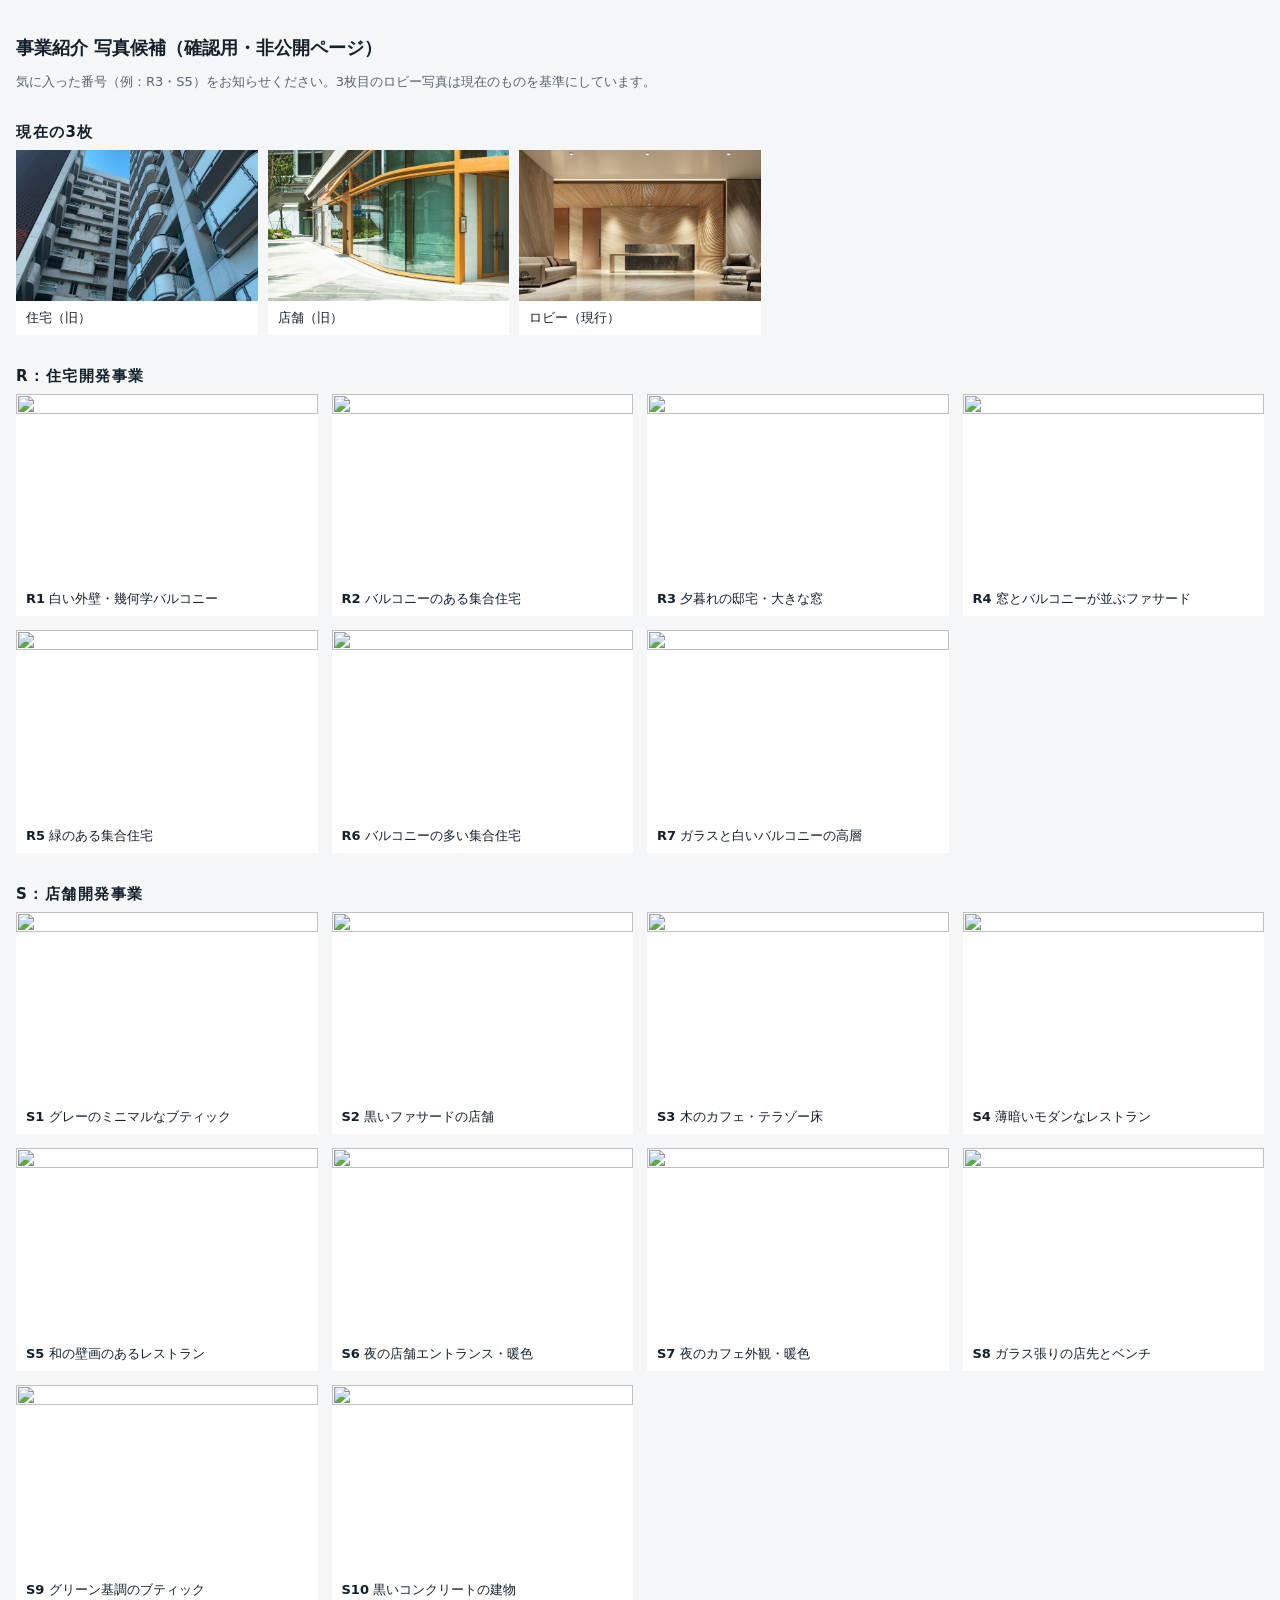
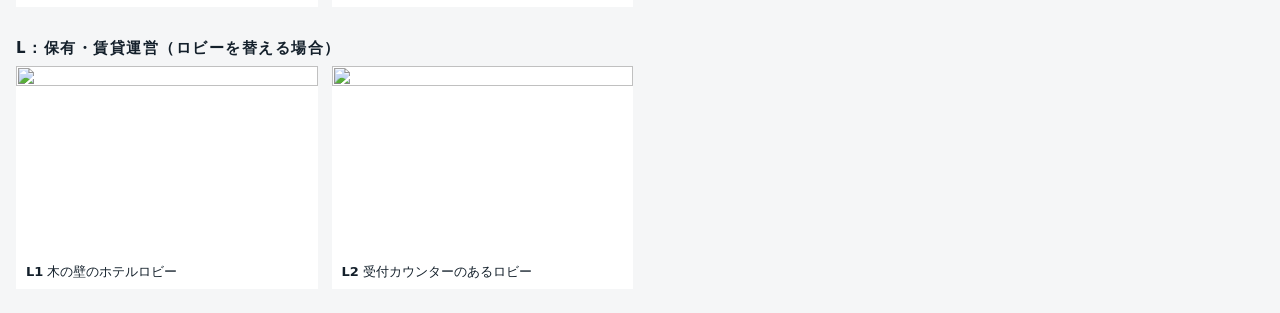
==== _photos.html @ cf4ed960 "chore: 写真候補の確認ページ（一時・noindex） Co-Authored-By: Claude Fable 5.1 <noreply@anthropic.com> Claude-Sessio" ====
<!doctype html><html lang="ja"><head><meta charset="utf-8"><meta name="viewport" content="width=device-width,initial-scale=1"><meta name="robots" content="noindex,nofollow"><title>写真候補（確認用）</title>
<style>body{margin:0;padding:24px 16px;font-family:'Noto Sans JP',system-ui,sans-serif;color:#14202B;background:#F5F6F7}h1{font-size:18px}h2{font-size:15px;margin:32px 0 8px;letter-spacing:.1em}p{font-size:13px;color:#5A6470}.g{display:grid;grid-template-columns:repeat(auto-fill,minmax(280px,1fr));gap:14px}figure{margin:0;background:#fff}img{width:100%;aspect-ratio:16/10;object-fit:cover;display:block}figcaption{padding:8px 10px;font-size:13px}.cur{display:grid;grid-template-columns:repeat(auto-fill,minmax(220px,1fr));gap:10px}</style></head><body>
<h1>事業紹介 写真候補（確認用・非公開ページ）</h1><p>気に入った番号（例：R3・S5）をお知らせください。3枚目のロビー写真は現在のものを基準にしています。</p>
<h2>現在の3枚</h2><div class="cur"><figure><img src="images/business-residence.jpg" alt=""><figcaption>住宅（旧）</figcaption></figure><figure><img src="images/business-shop.jpg" alt=""><figcaption>店舗（旧）</figcaption></figure><figure><img src="images/business-lobby.jpg" alt=""><figcaption>ロビー（現行）</figcaption></figure></div>
<h2>R：住宅開発事業</h2><div class="g"><figure><img loading="lazy" src="https://images.unsplash.com/photo-1770743091031-ae421daf526d?w=900&auto=format&fit=crop&q=70" alt=""><figcaption><b>R1</b> 白い外壁・幾何学バルコニー</figcaption></figure><figure><img loading="lazy" src="https://images.unsplash.com/photo-1757970326337-95d7cca56fa1?w=900&auto=format&fit=crop&q=70" alt=""><figcaption><b>R2</b> バルコニーのある集合住宅</figcaption></figure><figure><img loading="lazy" src="https://images.unsplash.com/photo-1757359056339-22968344cce6?w=900&auto=format&fit=crop&q=70" alt=""><figcaption><b>R3</b> 夕暮れの邸宅・大きな窓</figcaption></figure><figure><img loading="lazy" src="https://images.unsplash.com/photo-1780543934881-0506a698a1f8?w=900&auto=format&fit=crop&q=70" alt=""><figcaption><b>R4</b> 窓とバルコニーが並ぶファサード</figcaption></figure><figure><img loading="lazy" src="https://images.unsplash.com/photo-1758193431351-68538bf55ec3?w=900&auto=format&fit=crop&q=70" alt=""><figcaption><b>R5</b> 緑のある集合住宅</figcaption></figure><figure><img loading="lazy" src="https://images.unsplash.com/photo-1744983672789-86703806e626?w=900&auto=format&fit=crop&q=70" alt=""><figcaption><b>R6</b> バルコニーの多い集合住宅</figcaption></figure><figure><img loading="lazy" src="https://images.unsplash.com/photo-1780584448026-262cc9f960df?w=900&auto=format&fit=crop&q=70" alt=""><figcaption><b>R7</b> ガラスと白いバルコニーの高層</figcaption></figure></div>
<h2>S：店舗開発事業</h2><div class="g"><figure><img loading="lazy" src="https://images.unsplash.com/photo-1441984904996-e0b6ba687e04?w=900&auto=format&fit=crop&q=70" alt=""><figcaption><b>S1</b> グレーのミニマルなブティック</figcaption></figure><figure><img loading="lazy" src="https://images.unsplash.com/photo-1773156191860-e351c137da47?w=900&auto=format&fit=crop&q=70" alt=""><figcaption><b>S2</b> 黒いファサードの店舗</figcaption></figure><figure><img loading="lazy" src="https://images.unsplash.com/photo-1763734634953-53eaaf95ebab?w=900&auto=format&fit=crop&q=70" alt=""><figcaption><b>S3</b> 木のカフェ・テラゾー床</figcaption></figure><figure><img loading="lazy" src="https://images.unsplash.com/photo-1752758059740-fd250168138e?w=900&auto=format&fit=crop&q=70" alt=""><figcaption><b>S4</b> 薄暗いモダンなレストラン</figcaption></figure><figure><img loading="lazy" src="https://images.unsplash.com/photo-1741705407719-511609581dd1?w=900&auto=format&fit=crop&q=70" alt=""><figcaption><b>S5</b> 和の壁画のあるレストラン</figcaption></figure><figure><img loading="lazy" src="https://images.unsplash.com/photo-1756706815775-0a66d4301a20?w=900&auto=format&fit=crop&q=70" alt=""><figcaption><b>S6</b> 夜の店舗エントランス・暖色</figcaption></figure><figure><img loading="lazy" src="https://images.unsplash.com/photo-1758649863410-2d35a9d36f70?w=900&auto=format&fit=crop&q=70" alt=""><figcaption><b>S7</b> 夜のカフェ外観・暖色</figcaption></figure><figure><img loading="lazy" src="https://images.unsplash.com/photo-1757860837202-312de75ef25e?w=900&auto=format&fit=crop&q=70" alt=""><figcaption><b>S8</b> ガラス張りの店先とベンチ</figcaption></figure><figure><img loading="lazy" src="https://images.unsplash.com/photo-1750603247133-1fd1b4e4aca4?w=900&auto=format&fit=crop&q=70" alt=""><figcaption><b>S9</b> グリーン基調のブティック</figcaption></figure><figure><img loading="lazy" src="https://images.unsplash.com/photo-1542438814-524d0640ecdd?w=900&auto=format&fit=crop&q=70" alt=""><figcaption><b>S10</b> 黒いコンクリートの建物</figcaption></figure></div>
<h2>L：保有・賃貸運営（ロビーを替える場合）</h2><div class="g"><figure><img loading="lazy" src="https://images.unsplash.com/photo-1621293954908-907159247fc8?w=900&auto=format&fit=crop&q=70" alt=""><figcaption><b>L1</b> 木の壁のホテルロビー</figcaption></figure><figure><img loading="lazy" src="https://images.unsplash.com/photo-1758193783649-13371d7fb8dd?w=900&auto=format&fit=crop&q=70" alt=""><figcaption><b>L2</b> 受付カウンターのあるロビー</figcaption></figure></div>
</body></html>
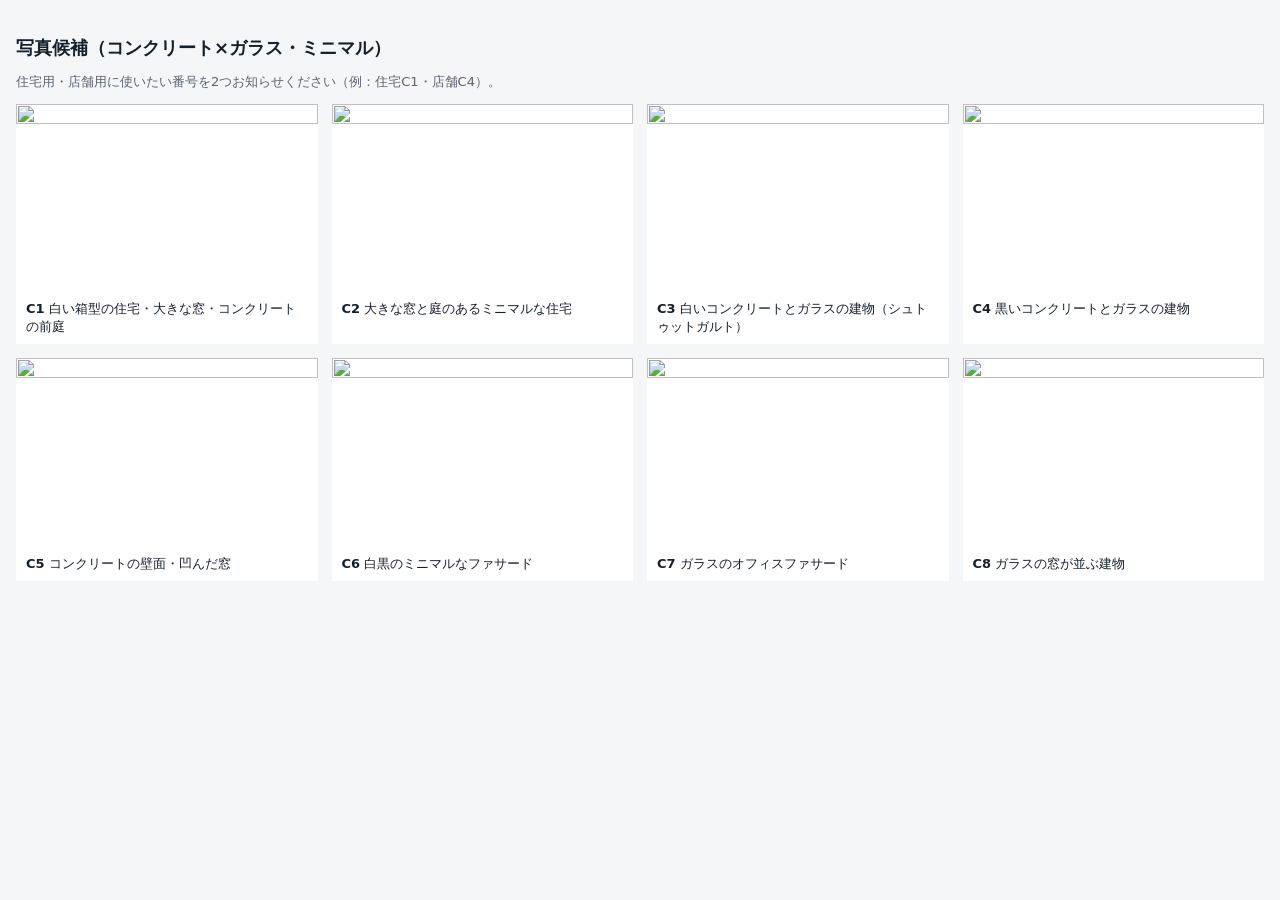
==== commit 38f9205d: "chore: 写真候補の確認ページ（コンクリート×ガラス、一時） Co-Authored-By: Claude Fable 5.1 <noreply@anthropic.com> Claude-Ses" ====
--- a/_photos.html
+++ b/_photos.html
@@ -1,8 +1,4 @@
 <!doctype html><html lang="ja"><head><meta charset="utf-8"><meta name="viewport" content="width=device-width,initial-scale=1"><meta name="robots" content="noindex,nofollow"><title>写真候補（確認用）</title>
-<style>body{margin:0;padding:24px 16px;font-family:'Noto Sans JP',system-ui,sans-serif;color:#14202B;background:#F5F6F7}h1{font-size:18px}h2{font-size:15px;margin:32px 0 8px;letter-spacing:.1em}p{font-size:13px;color:#5A6470}.g{display:grid;grid-template-columns:repeat(auto-fill,minmax(280px,1fr));gap:14px}figure{margin:0;background:#fff}img{width:100%;aspect-ratio:16/10;object-fit:cover;display:block}figcaption{padding:8px 10px;font-size:13px}.cur{display:grid;grid-template-columns:repeat(auto-fill,minmax(220px,1fr));gap:10px}</style></head><body>
-<h1>事業紹介 写真候補（確認用・非公開ページ）</h1><p>気に入った番号（例：R3・S5）をお知らせください。3枚目のロビー写真は現在のものを基準にしています。</p>
-<h2>現在の3枚</h2><div class="cur"><figure><img src="images/business-residence.jpg" alt=""><figcaption>住宅（旧）</figcaption></figure><figure><img src="images/business-shop.jpg" alt=""><figcaption>店舗（旧）</figcaption></figure><figure><img src="images/business-lobby.jpg" alt=""><figcaption>ロビー（現行）</figcaption></figure></div>
-<h2>R：住宅開発事業</h2><div class="g"><figure><img loading="lazy" src="https://images.unsplash.com/photo-1770743091031-ae421daf526d?w=900&auto=format&fit=crop&q=70" alt=""><figcaption><b>R1</b> 白い外壁・幾何学バルコニー</figcaption></figure><figure><img loading="lazy" src="https://images.unsplash.com/photo-1757970326337-95d7cca56fa1?w=900&auto=format&fit=crop&q=70" alt=""><figcaption><b>R2</b> バルコニーのある集合住宅</figcaption></figure><figure><img loading="lazy" src="https://images.unsplash.com/photo-1757359056339-22968344cce6?w=900&auto=format&fit=crop&q=70" alt=""><figcaption><b>R3</b> 夕暮れの邸宅・大きな窓</figcaption></figure><figure><img loading="lazy" src="https://images.unsplash.com/photo-1780543934881-0506a698a1f8?w=900&auto=format&fit=crop&q=70" alt=""><figcaption><b>R4</b> 窓とバルコニーが並ぶファサード</figcaption></figure><figure><img loading="lazy" src="https://images.unsplash.com/photo-1758193431351-68538bf55ec3?w=900&auto=format&fit=crop&q=70" alt=""><figcaption><b>R5</b> 緑のある集合住宅</figcaption></figure><figure><img loading="lazy" src="https://images.unsplash.com/photo-1744983672789-86703806e626?w=900&auto=format&fit=crop&q=70" alt=""><figcaption><b>R6</b> バルコニーの多い集合住宅</figcaption></figure><figure><img loading="lazy" src="https://images.unsplash.com/photo-1780584448026-262cc9f960df?w=900&auto=format&fit=crop&q=70" alt=""><figcaption><b>R7</b> ガラスと白いバルコニーの高層</figcaption></figure></div>
-<h2>S：店舗開発事業</h2><div class="g"><figure><img loading="lazy" src="https://images.unsplash.com/photo-1441984904996-e0b6ba687e04?w=900&auto=format&fit=crop&q=70" alt=""><figcaption><b>S1</b> グレーのミニマルなブティック</figcaption></figure><figure><img loading="lazy" src="https://images.unsplash.com/photo-1773156191860-e351c137da47?w=900&auto=format&fit=crop&q=70" alt=""><figcaption><b>S2</b> 黒いファサードの店舗</figcaption></figure><figure><img loading="lazy" src="https://images.unsplash.com/photo-1763734634953-53eaaf95ebab?w=900&auto=format&fit=crop&q=70" alt=""><figcaption><b>S3</b> 木のカフェ・テラゾー床</figcaption></figure><figure><img loading="lazy" src="https://images.unsplash.com/photo-1752758059740-fd250168138e?w=900&auto=format&fit=crop&q=70" alt=""><figcaption><b>S4</b> 薄暗いモダンなレストラン</figcaption></figure><figure><img loading="lazy" src="https://images.unsplash.com/photo-1741705407719-511609581dd1?w=900&auto=format&fit=crop&q=70" alt=""><figcaption><b>S5</b> 和の壁画のあるレストラン</figcaption></figure><figure><img loading="lazy" src="https://images.unsplash.com/photo-1756706815775-0a66d4301a20?w=900&auto=format&fit=crop&q=70" alt=""><figcaption><b>S6</b> 夜の店舗エントランス・暖色</figcaption></figure><figure><img loading="lazy" src="https://images.unsplash.com/photo-1758649863410-2d35a9d36f70?w=900&auto=format&fit=crop&q=70" alt=""><figcaption><b>S7</b> 夜のカフェ外観・暖色</figcaption></figure><figure><img loading="lazy" src="https://images.unsplash.com/photo-1757860837202-312de75ef25e?w=900&auto=format&fit=crop&q=70" alt=""><figcaption><b>S8</b> ガラス張りの店先とベンチ</figcaption></figure><figure><img loading="lazy" src="https://images.unsplash.com/photo-1750603247133-1fd1b4e4aca4?w=900&auto=format&fit=crop&q=70" alt=""><figcaption><b>S9</b> グリーン基調のブティック</figcaption></figure><figure><img loading="lazy" src="https://images.unsplash.com/photo-1542438814-524d0640ecdd?w=900&auto=format&fit=crop&q=70" alt=""><figcaption><b>S10</b> 黒いコンクリートの建物</figcaption></figure></div>
-<h2>L：保有・賃貸運営（ロビーを替える場合）</h2><div class="g"><figure><img loading="lazy" src="https://images.unsplash.com/photo-1621293954908-907159247fc8?w=900&auto=format&fit=crop&q=70" alt=""><figcaption><b>L1</b> 木の壁のホテルロビー</figcaption></figure><figure><img loading="lazy" src="https://images.unsplash.com/photo-1758193783649-13371d7fb8dd?w=900&auto=format&fit=crop&q=70" alt=""><figcaption><b>L2</b> 受付カウンターのあるロビー</figcaption></figure></div>
-</body></html>+<style>body{margin:0;padding:24px 16px;font-family:'Noto Sans JP',system-ui,sans-serif;color:#14202B;background:#F5F6F7}h1{font-size:18px}p{font-size:13px;color:#5A6470}.g{display:grid;grid-template-columns:repeat(auto-fill,minmax(280px,1fr));gap:14px}figure{margin:0;background:#fff}img{width:100%;aspect-ratio:16/10;object-fit:cover;display:block}figcaption{padding:8px 10px;font-size:13px}</style></head><body>
+<h1>写真候補（コンクリート×ガラス・ミニマル）</h1><p>住宅用・店舗用に使いたい番号を2つお知らせください（例：住宅C1・店舗C4）。</p>
+<div class="g"><figure><img loading="lazy" src="https://images.unsplash.com/photo-1783125127143-d4e18726bab3?w=900&auto=format&fit=crop&q=70" alt=""><figcaption><b>C1</b> 白い箱型の住宅・大きな窓・コンクリートの前庭</figcaption></figure><figure><img loading="lazy" src="https://images.unsplash.com/photo-1758448756207-54505680d130?w=900&auto=format&fit=crop&q=70" alt=""><figcaption><b>C2</b> 大きな窓と庭のあるミニマルな住宅</figcaption></figure><figure><img loading="lazy" src="https://images.unsplash.com/photo-1614862876404-6866712b4a17?w=900&auto=format&fit=crop&q=70" alt=""><figcaption><b>C3</b> 白いコンクリートとガラスの建物（シュトゥットガルト）</figcaption></figure><figure><img loading="lazy" src="https://images.unsplash.com/photo-1617357283269-2bfd2834d8e9?w=900&auto=format&fit=crop&q=70" alt=""><figcaption><b>C4</b> 黒いコンクリートとガラスの建物</figcaption></figure><figure><img loading="lazy" src="https://images.unsplash.com/photo-1759998084337-dee6ca953a50?w=900&auto=format&fit=crop&q=70" alt=""><figcaption><b>C5</b> コンクリートの壁面・凹んだ窓</figcaption></figure><figure><img loading="lazy" src="https://images.unsplash.com/photo-1759795075729-39ffc0efaaa0?w=900&auto=format&fit=crop&q=70" alt=""><figcaption><b>C6</b> 白黒のミニマルなファサード</figcaption></figure><figure><img loading="lazy" src="https://images.unsplash.com/photo-1745015446589-7ee6f702d8c1?w=900&auto=format&fit=crop&q=70" alt=""><figcaption><b>C7</b> ガラスのオフィスファサード</figcaption></figure><figure><img loading="lazy" src="https://images.unsplash.com/photo-1660893978186-04bb33247dc0?w=900&auto=format&fit=crop&q=70" alt=""><figcaption><b>C8</b> ガラスの窓が並ぶ建物</figcaption></figure></div></body></html>
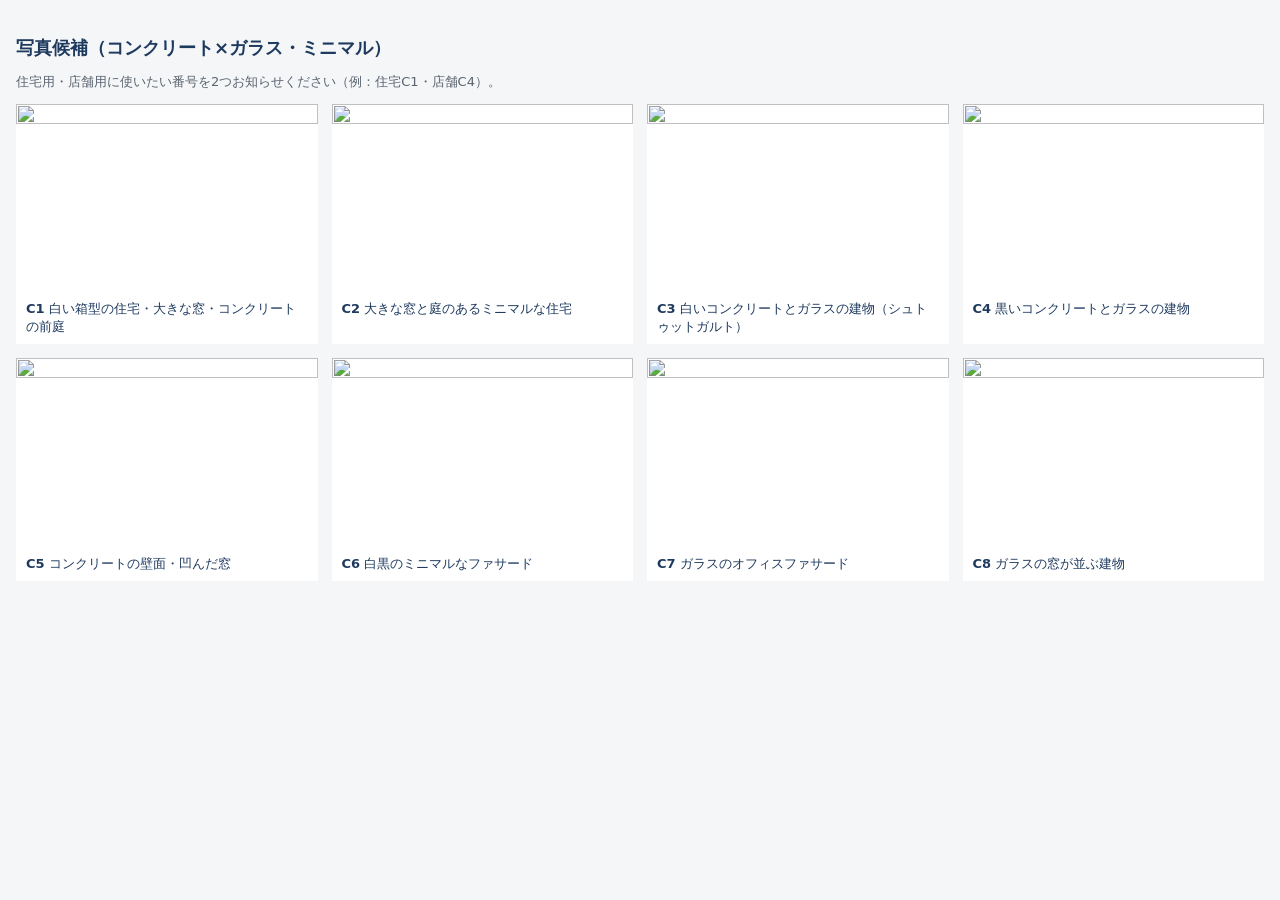
==== commit dd3f7a8f: "サイト全体の濃紺を #1F3A5F に統一 Co-Authored-By: Claude Sonnet 5.5 <noreply@anthropic.com> Claude-Session: http" ====
--- a/_photos.html
+++ b/_photos.html
@@ -1,4 +1,4 @@
 <!doctype html><html lang="ja"><head><meta charset="utf-8"><meta name="viewport" content="width=device-width,initial-scale=1"><meta name="robots" content="noindex,nofollow"><title>写真候補（確認用）</title>
-<style>body{margin:0;padding:24px 16px;font-family:'Noto Sans JP',system-ui,sans-serif;color:#14202B;background:#F5F6F7}h1{font-size:18px}p{font-size:13px;color:#5A6470}.g{display:grid;grid-template-columns:repeat(auto-fill,minmax(280px,1fr));gap:14px}figure{margin:0;background:#fff}img{width:100%;aspect-ratio:16/10;object-fit:cover;display:block}figcaption{padding:8px 10px;font-size:13px}</style></head><body>
+<style>body{margin:0;padding:24px 16px;font-family:'Noto Sans JP',system-ui,sans-serif;color:#1F3A5F;background:#F5F6F7}h1{font-size:18px}p{font-size:13px;color:#5A6470}.g{display:grid;grid-template-columns:repeat(auto-fill,minmax(280px,1fr));gap:14px}figure{margin:0;background:#fff}img{width:100%;aspect-ratio:16/10;object-fit:cover;display:block}figcaption{padding:8px 10px;font-size:13px}</style></head><body>
 <h1>写真候補（コンクリート×ガラス・ミニマル）</h1><p>住宅用・店舗用に使いたい番号を2つお知らせください（例：住宅C1・店舗C4）。</p>
 <div class="g"><figure><img loading="lazy" src="https://images.unsplash.com/photo-1783125127143-d4e18726bab3?w=900&auto=format&fit=crop&q=70" alt=""><figcaption><b>C1</b> 白い箱型の住宅・大きな窓・コンクリートの前庭</figcaption></figure><figure><img loading="lazy" src="https://images.unsplash.com/photo-1758448756207-54505680d130?w=900&auto=format&fit=crop&q=70" alt=""><figcaption><b>C2</b> 大きな窓と庭のあるミニマルな住宅</figcaption></figure><figure><img loading="lazy" src="https://images.unsplash.com/photo-1614862876404-6866712b4a17?w=900&auto=format&fit=crop&q=70" alt=""><figcaption><b>C3</b> 白いコンクリートとガラスの建物（シュトゥットガルト）</figcaption></figure><figure><img loading="lazy" src="https://images.unsplash.com/photo-1617357283269-2bfd2834d8e9?w=900&auto=format&fit=crop&q=70" alt=""><figcaption><b>C4</b> 黒いコンクリートとガラスの建物</figcaption></figure><figure><img loading="lazy" src="https://images.unsplash.com/photo-1759998084337-dee6ca953a50?w=900&auto=format&fit=crop&q=70" alt=""><figcaption><b>C5</b> コンクリートの壁面・凹んだ窓</figcaption></figure><figure><img loading="lazy" src="https://images.unsplash.com/photo-1759795075729-39ffc0efaaa0?w=900&auto=format&fit=crop&q=70" alt=""><figcaption><b>C6</b> 白黒のミニマルなファサード</figcaption></figure><figure><img loading="lazy" src="https://images.unsplash.com/photo-1745015446589-7ee6f702d8c1?w=900&auto=format&fit=crop&q=70" alt=""><figcaption><b>C7</b> ガラスのオフィスファサード</figcaption></figure><figure><img loading="lazy" src="https://images.unsplash.com/photo-1660893978186-04bb33247dc0?w=900&auto=format&fit=crop&q=70" alt=""><figcaption><b>C8</b> ガラスの窓が並ぶ建物</figcaption></figure></div></body></html>
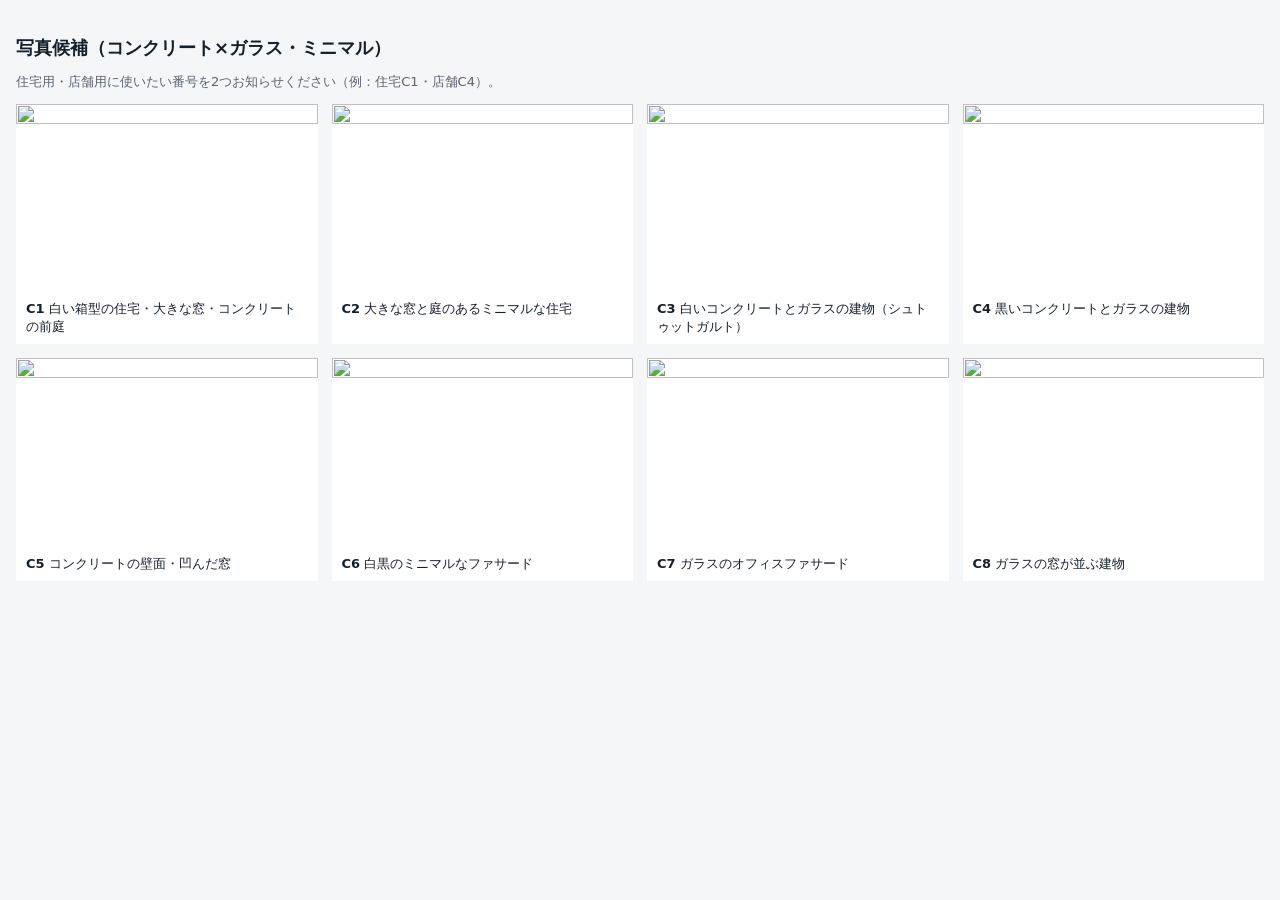
==== commit 2e6271f8: "濃紺を元の #14202B に戻す Co-Authored-By: Claude Sonnet 5.5 <noreply@anthropic.com> Claude-Session: https://" ====
--- a/_photos.html
+++ b/_photos.html
@@ -1,4 +1,4 @@
 <!doctype html><html lang="ja"><head><meta charset="utf-8"><meta name="viewport" content="width=device-width,initial-scale=1"><meta name="robots" content="noindex,nofollow"><title>写真候補（確認用）</title>
-<style>body{margin:0;padding:24px 16px;font-family:'Noto Sans JP',system-ui,sans-serif;color:#1F3A5F;background:#F5F6F7}h1{font-size:18px}p{font-size:13px;color:#5A6470}.g{display:grid;grid-template-columns:repeat(auto-fill,minmax(280px,1fr));gap:14px}figure{margin:0;background:#fff}img{width:100%;aspect-ratio:16/10;object-fit:cover;display:block}figcaption{padding:8px 10px;font-size:13px}</style></head><body>
+<style>body{margin:0;padding:24px 16px;font-family:'Noto Sans JP',system-ui,sans-serif;color:#14202B;background:#F5F6F7}h1{font-size:18px}p{font-size:13px;color:#5A6470}.g{display:grid;grid-template-columns:repeat(auto-fill,minmax(280px,1fr));gap:14px}figure{margin:0;background:#fff}img{width:100%;aspect-ratio:16/10;object-fit:cover;display:block}figcaption{padding:8px 10px;font-size:13px}</style></head><body>
 <h1>写真候補（コンクリート×ガラス・ミニマル）</h1><p>住宅用・店舗用に使いたい番号を2つお知らせください（例：住宅C1・店舗C4）。</p>
 <div class="g"><figure><img loading="lazy" src="https://images.unsplash.com/photo-1783125127143-d4e18726bab3?w=900&auto=format&fit=crop&q=70" alt=""><figcaption><b>C1</b> 白い箱型の住宅・大きな窓・コンクリートの前庭</figcaption></figure><figure><img loading="lazy" src="https://images.unsplash.com/photo-1758448756207-54505680d130?w=900&auto=format&fit=crop&q=70" alt=""><figcaption><b>C2</b> 大きな窓と庭のあるミニマルな住宅</figcaption></figure><figure><img loading="lazy" src="https://images.unsplash.com/photo-1614862876404-6866712b4a17?w=900&auto=format&fit=crop&q=70" alt=""><figcaption><b>C3</b> 白いコンクリートとガラスの建物（シュトゥットガルト）</figcaption></figure><figure><img loading="lazy" src="https://images.unsplash.com/photo-1617357283269-2bfd2834d8e9?w=900&auto=format&fit=crop&q=70" alt=""><figcaption><b>C4</b> 黒いコンクリートとガラスの建物</figcaption></figure><figure><img loading="lazy" src="https://images.unsplash.com/photo-1759998084337-dee6ca953a50?w=900&auto=format&fit=crop&q=70" alt=""><figcaption><b>C5</b> コンクリートの壁面・凹んだ窓</figcaption></figure><figure><img loading="lazy" src="https://images.unsplash.com/photo-1759795075729-39ffc0efaaa0?w=900&auto=format&fit=crop&q=70" alt=""><figcaption><b>C6</b> 白黒のミニマルなファサード</figcaption></figure><figure><img loading="lazy" src="https://images.unsplash.com/photo-1745015446589-7ee6f702d8c1?w=900&auto=format&fit=crop&q=70" alt=""><figcaption><b>C7</b> ガラスのオフィスファサード</figcaption></figure><figure><img loading="lazy" src="https://images.unsplash.com/photo-1660893978186-04bb33247dc0?w=900&auto=format&fit=crop&q=70" alt=""><figcaption><b>C8</b> ガラスの窓が並ぶ建物</figcaption></figure></div></body></html>
